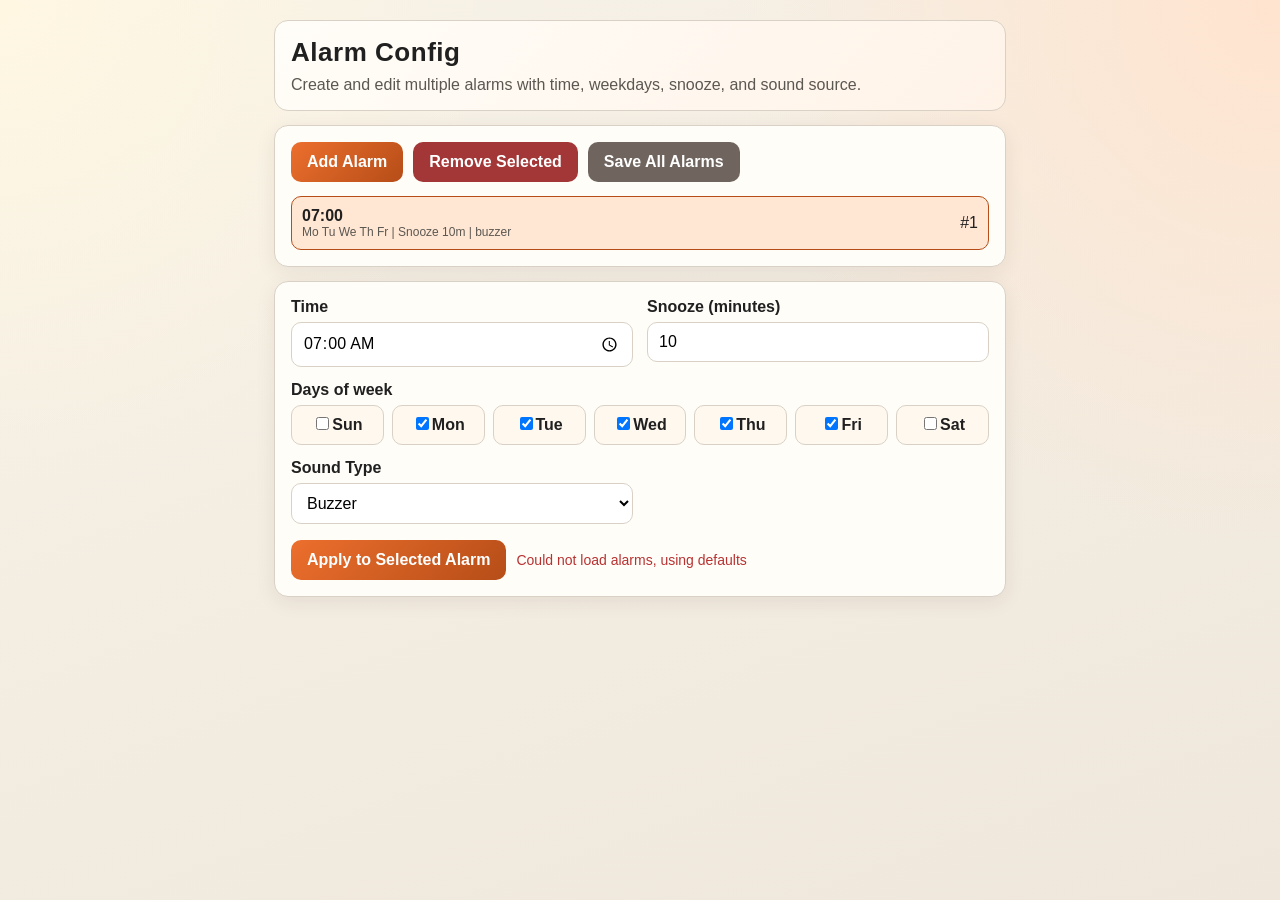
==== RadioWecker/data/alarm.html @ c2f250fd "vibecoding is getting out of hand...added a webserver with a page to configure alarms" ====
<!doctype html>
<html lang="en">
  <head>
    <meta charset="UTF-8" />
    <meta name="viewport" content="width=device-width, initial-scale=1" />
    <title>RadioWecker Multi Alarm Setup</title>
    <style>
      :root {
        --bg: #f4efe6;
        --ink: #202020;
        --card: #fffdf8;
        --line: #d9d1c6;
        --accent: #ec6f2d;
        --accent-dark: #b64d18;
        --muted: #5b5751;
        --ok: #2f855a;
        --bad: #b83232;
        --radius: 14px;
      }

      * {
        box-sizing: border-box;
      }

      body {
        margin: 0;
        min-height: 100vh;
        color: var(--ink);
        font-family: "Trebuchet MS", "Gill Sans", sans-serif;
        background:
          radial-gradient(circle at 0% 0%, #fff7e2 0, transparent 32%),
          radial-gradient(circle at 100% 0%, #ffe4cf 0, transparent 35%),
          linear-gradient(160deg, #f7f2e8 0%, #efe7db 100%);
      }

      .wrap {
        max-width: 760px;
        margin: 0 auto;
        padding: 20px 14px 28px;
      }

      .hero {
        border: 1px solid var(--line);
        border-radius: var(--radius);
        background: linear-gradient(130deg, #fffdf8 0%, #fff3e8 100%);
        padding: 16px;
        margin-bottom: 14px;
      }

      .hero h1 {
        margin: 0;
        font-size: 26px;
        letter-spacing: 0.02em;
      }

      .hero p {
        margin: 8px 0 0;
        color: var(--muted);
      }

      .toolbar {
        display: flex;
        gap: 10px;
        flex-wrap: wrap;
        margin-bottom: 14px;
      }

      .card {
        border: 1px solid var(--line);
        border-radius: var(--radius);
        background: var(--card);
        padding: 16px;
        box-shadow: 0 5px 20px rgba(63, 44, 30, 0.08);
      }

      .grid {
        display: grid;
        grid-template-columns: repeat(2, minmax(0, 1fr));
        gap: 14px;
      }

      .field {
        display: flex;
        flex-direction: column;
        gap: 6px;
      }

      .field.full {
        grid-column: 1 / -1;
      }

      label {
        font-weight: 700;
      }

      input,
      select,
      button {
        font: inherit;
      }

      input[type="time"],
      input[type="number"],
      select {
        border: 1px solid var(--line);
        border-radius: 10px;
        background: #fff;
        padding: 10px 11px;
      }

      .days {
        display: grid;
        grid-template-columns: repeat(7, minmax(0, 1fr));
        gap: 8px;
      }

      .day {
        border: 1px solid var(--line);
        border-radius: 10px;
        padding: 8px 6px;
        text-align: center;
        background: #fff8ef;
      }

      .day input {
        margin-bottom: 6px;
      }

      .actions {
        margin-top: 16px;
        display: flex;
        gap: 10px;
        align-items: center;
      }

      button {
        border: 0;
        border-radius: 10px;
        padding: 11px 16px;
        font-weight: 700;
        color: #fff;
        background: linear-gradient(135deg, var(--accent), var(--accent-dark));
        cursor: pointer;
      }

      button.secondary {
        background: #6f655e;
      }

      button.danger {
        background: #a33636;
      }

      .status {
        font-size: 14px;
        color: var(--muted);
      }

      .status.ok {
        color: var(--ok);
      }

      .status.err {
        color: var(--bad);
      }

      .music-row {
        transition: opacity 0.2s ease;
      }

      .hidden {
        display: none;
      }

      .alarm-list {
        margin: 0;
        padding: 0;
        list-style: none;
        display: grid;
        gap: 8px;
      }

      .alarm-item {
        border: 1px solid var(--line);
        border-radius: 10px;
        background: #fff8ef;
        padding: 10px;
        display: flex;
        justify-content: space-between;
        align-items: center;
        cursor: pointer;
      }

      .alarm-item.active {
        border-color: var(--accent-dark);
        background: #ffe7d4;
      }

      .alarm-meta {
        color: var(--muted);
        font-size: 12px;
      }

      @media (max-width: 640px) {
        .grid {
          grid-template-columns: 1fr;
        }

        .days {
          grid-template-columns: repeat(4, minmax(0, 1fr));
        }
      }
    </style>
  </head>
  <body>
    <main class="wrap">
      <section class="hero">
        <h1>Alarm Config</h1>
        <p>Create and edit multiple alarms with time, weekdays, snooze, and sound source.</p>
      </section>

      <section class="card" style="margin-bottom: 14px">
        <div class="toolbar">
          <button id="addAlarmBtn" type="button">Add Alarm</button>
          <button id="removeAlarmBtn" class="danger" type="button">Remove Selected</button>
          <button id="saveAllBtn" class="secondary" type="button">Save All Alarms</button>
        </div>
        <ul id="alarmList" class="alarm-list"></ul>
      </section>

      <form id="alarmForm" class="card" autocomplete="off">
        <div class="grid">
          <div class="field">
            <label for="time">Time</label>
            <input id="time" name="time" type="time" required />
          </div>

          <div class="field">
            <label for="snoozeMin">Snooze (minutes)</label>
            <input
              id="snoozeMin"
              name="snoozeMin"
              type="number"
              min="1"
              max="120"
              step="1"
              required
            />
          </div>

          <div class="field full">
            <label>Days of week</label>
            <div class="days">
              <label class="day"><input type="checkbox" data-day="0" />Sun</label>
              <label class="day"><input type="checkbox" data-day="1" />Mon</label>
              <label class="day"><input type="checkbox" data-day="2" />Tue</label>
              <label class="day"><input type="checkbox" data-day="3" />Wed</label>
              <label class="day"><input type="checkbox" data-day="4" />Thu</label>
              <label class="day"><input type="checkbox" data-day="5" />Fri</label>
              <label class="day"><input type="checkbox" data-day="6" />Sat</label>
            </div>
          </div>

          <div class="field">
            <label for="soundType">Sound Type</label>
            <select id="soundType" name="soundType" required>
              <option value="buzzer">Buzzer</option>
              <option value="music">Music from SD</option>
            </select>
          </div>

          <div id="musicField" class="field music-row hidden">
            <label for="musicPath">Music File</label>
            <select id="musicPath" name="musicPath"></select>
          </div>
        </div>

        <div class="actions">
          <button type="submit">Apply to Selected Alarm</button>
          <span id="status" class="status">Loading alarms...</span>
        </div>
      </form>
    </main>

    <script>
      const form = document.getElementById("alarmForm");
      const alarmListEl = document.getElementById("alarmList");
      const addAlarmBtn = document.getElementById("addAlarmBtn");
      const removeAlarmBtn = document.getElementById("removeAlarmBtn");
      const saveAllBtn = document.getElementById("saveAllBtn");
      const statusEl = document.getElementById("status");
      const soundTypeEl = document.getElementById("soundType");
      const musicFieldEl = document.getElementById("musicField");
      const musicPathEl = document.getElementById("musicPath");
      const dayChecks = Array.from(document.querySelectorAll("[data-day]"));
      let alarms = [];
      let selectedAlarmIndex = -1;
      let maxAlarms = 10;

      function setStatus(text, type) {
        statusEl.textContent = text;
        statusEl.className = "status" + (type ? " " + type : "");
      }

      function defaultAlarm() {
        return {
          time: "07:00",
          days: [false, true, true, true, true, true, false],
          snoozeMin: 10,
          soundType: "buzzer",
          musicPath: "",
        };
      }

      function shortDays(days) {
        const labels = ["Su", "Mo", "Tu", "We", "Th", "Fr", "Sa"];
        const active = labels.filter((_, i) => Boolean(days?.[i]));
        return active.length ? active.join(" ") : "No days";
      }

      function renderAlarmList() {
        alarmListEl.innerHTML = "";

        alarms.forEach((alarm, index) => {
          const li = document.createElement("li");
          li.className = "alarm-item" + (index === selectedAlarmIndex ? " active" : "");
          li.innerHTML =
            '<div><strong>' +
            alarm.time +
            '</strong><div class="alarm-meta">' +
            shortDays(alarm.days) +
            " | Snooze " +
            alarm.snoozeMin +
            "m | " +
            alarm.soundType +
            "</div></div><span>#" +
            (index + 1) +
            "</span>";
          li.addEventListener("click", () => {
            selectedAlarmIndex = index;
            loadSelectedAlarmIntoForm();
            renderAlarmList();
          });
          alarmListEl.appendChild(li);
        });

        removeAlarmBtn.disabled = selectedAlarmIndex < 0;
      }

      async function loadSelectedAlarmIntoForm() {
        if (selectedAlarmIndex < 0 || !alarms[selectedAlarmIndex]) {
          return;
        }

        const alarm = alarms[selectedAlarmIndex];
        document.getElementById("time").value = alarm.time || "07:00";
        document.getElementById("snoozeMin").value = alarm.snoozeMin || 10;
        soundTypeEl.value = alarm.soundType || "buzzer";

        dayChecks.forEach((checkbox) => {
          const idx = Number(checkbox.dataset.day);
          checkbox.checked = Boolean(alarm.days?.[idx]);
        });

        updateMusicVisibility();
        await loadMusicFiles(alarm.musicPath || "");
      }

      function collectAlarmFromForm() {
        const checkedDays = dayChecks.filter((c) => c.checked);
        if (checkedDays.length === 0) {
          throw new Error("Select at least one day");
        }

        const snoozeMin = Number(document.getElementById("snoozeMin").value);
        if (!Number.isInteger(snoozeMin) || snoozeMin < 1 || snoozeMin > 120) {
          throw new Error("Snooze must be between 1 and 120");
        }

        const days = [false, false, false, false, false, false, false];
        checkedDays.forEach((c) => {
          days[Number(c.dataset.day)] = true;
        });

        const soundType = soundTypeEl.value;
        const musicPath = musicPathEl.value || "";
        if (soundType === "music" && !musicPath) {
          throw new Error("Choose an SD music file");
        }

        return {
          time: document.getElementById("time").value,
          days,
          snoozeMin,
          soundType,
          musicPath,
        };
      }

      function updateMusicVisibility() {
        const showMusic = soundTypeEl.value === "music";
        musicFieldEl.classList.toggle("hidden", !showMusic);
      }

      async function loadMusicFiles(selectedPath) {
        musicPathEl.innerHTML = "";

        try {
          const response = await fetch("/api/music");
          const files = await response.json();

          if (!Array.isArray(files) || files.length === 0) {
            const emptyOption = document.createElement("option");
            emptyOption.value = "";
            emptyOption.textContent = "No .mp3/.wav/.ogg files found";
            musicPathEl.appendChild(emptyOption);
            return;
          }

          files.forEach((file) => {
            const option = document.createElement("option");
            option.value = file;
            option.textContent = file;
            musicPathEl.appendChild(option);
          });

          if (selectedPath) {
            musicPathEl.value = selectedPath;
          }
        } catch (err) {
          const errorOption = document.createElement("option");
          errorOption.value = "";
          errorOption.textContent = "Could not load SD files";
          musicPathEl.appendChild(errorOption);
        }
      }

      async function loadAlarms() {
        try {
          const response = await fetch("/api/alarm");
          const payload = await response.json();
          alarms = Array.isArray(payload.alarms) ? payload.alarms : [];
          maxAlarms = Number(payload.maxAlarms || 10);

          if (alarms.length === 0) {
            alarms.push(defaultAlarm());
          }

          selectedAlarmIndex = 0;
          renderAlarmList();
          await loadSelectedAlarmIntoForm();

          setStatus("Loaded alarms", "ok");
        } catch (err) {
          alarms = [defaultAlarm()];
          selectedAlarmIndex = 0;
          renderAlarmList();
          await loadSelectedAlarmIntoForm();
          setStatus("Could not load alarms, using defaults", "err");
        }
      }

      soundTypeEl.addEventListener("change", async () => {
        updateMusicVisibility();
        if (soundTypeEl.value === "music") {
          await loadMusicFiles(musicPathEl.value || "");
        }
      });

      addAlarmBtn.addEventListener("click", async () => {
        if (alarms.length >= maxAlarms) {
          setStatus("Max alarms reached (" + maxAlarms + ")", "err");
          return;
        }

        alarms.push(defaultAlarm());
        selectedAlarmIndex = alarms.length - 1;
        renderAlarmList();
        await loadSelectedAlarmIntoForm();
        setStatus("Alarm added locally", "ok");
      });

      removeAlarmBtn.addEventListener("click", async () => {
        if (selectedAlarmIndex < 0) {
          return;
        }

        alarms.splice(selectedAlarmIndex, 1);
        if (alarms.length === 0) {
          alarms.push(defaultAlarm());
        }
        selectedAlarmIndex = Math.min(selectedAlarmIndex, alarms.length - 1);
        renderAlarmList();
        await loadSelectedAlarmIntoForm();
        setStatus("Alarm removed locally", "ok");
      });

      form.addEventListener("submit", async (event) => {
        event.preventDefault();

        if (selectedAlarmIndex < 0 || !alarms[selectedAlarmIndex]) {
          setStatus("No alarm selected", "err");
          return;
        }

        try {
          alarms[selectedAlarmIndex] = collectAlarmFromForm();
          renderAlarmList();
          setStatus("Alarm updated locally", "ok");
        } catch (err) {
          setStatus("Error: " + err.message, "err");
        }
      });

      saveAllBtn.addEventListener("click", async () => {
        try {
          if (selectedAlarmIndex >= 0 && alarms[selectedAlarmIndex]) {
            alarms[selectedAlarmIndex] = collectAlarmFromForm();
          }

          setStatus("Saving all alarms...", "");

          const response = await fetch("/api/alarm", {
            method: "POST",
            headers: { "Content-Type": "application/json" },
            body: JSON.stringify({ alarms }),
          });

          const payload = await response.json();
          if (!response.ok || !payload.ok) {
            throw new Error(payload.error || "Save failed");
          }

          setStatus("Saved " + payload.count + " alarms", "ok");
          renderAlarmList();
        } catch (err) {
          setStatus("Error: " + err.message, "err");
        }
      });

      loadAlarms();
    </script>
  </body>
</html>
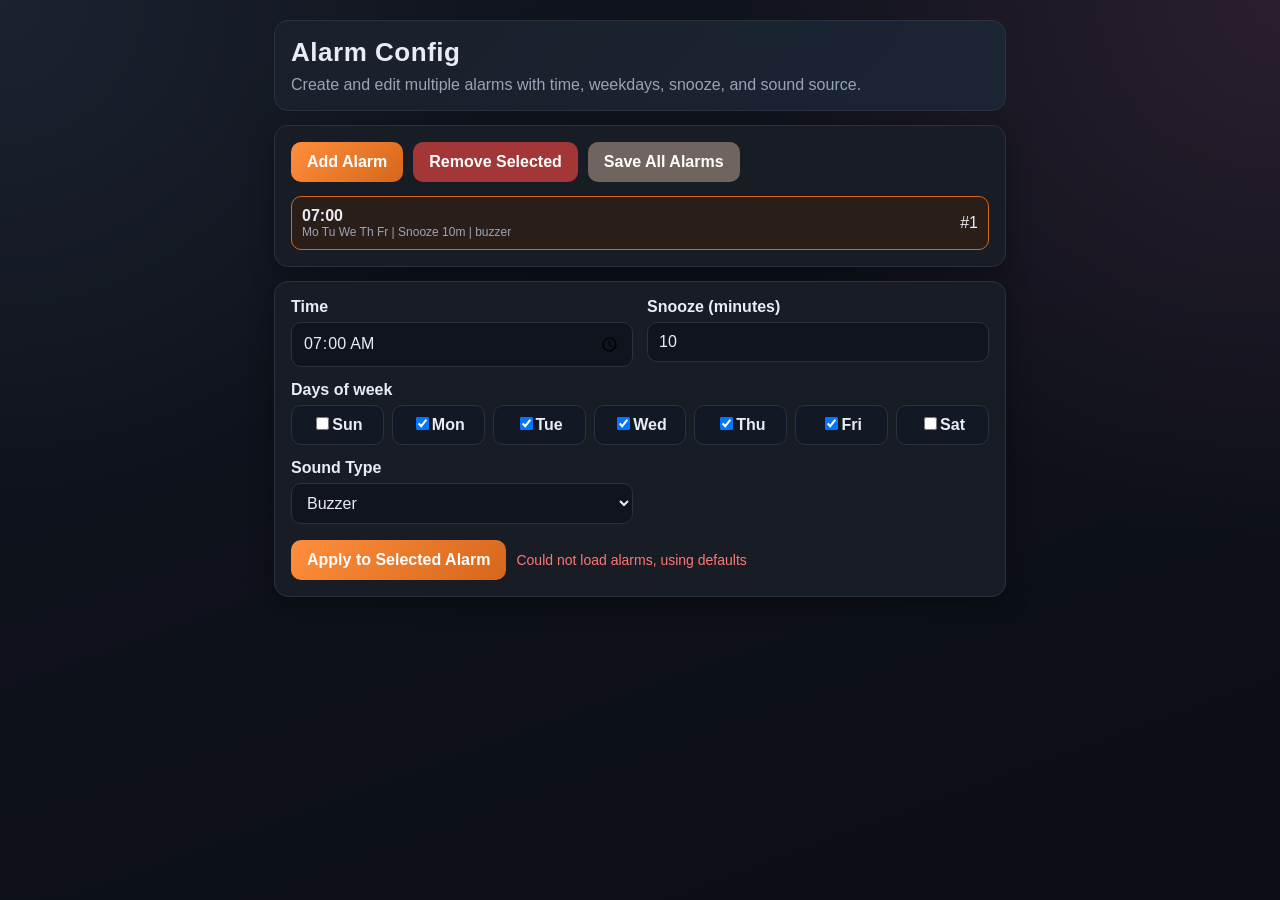
==== commit bd32513a: "added an index page, made everything dark mode, figured out how to send stuff to the littlefs" ====
--- a/RadioWecker/data/alarm.html
+++ b/RadioWecker/data/alarm.html
@@ -6,15 +6,15 @@
     <title>RadioWecker Multi Alarm Setup</title>
     <style>
       :root {
-        --bg: #f4efe6;
-        --ink: #202020;
-        --card: #fffdf8;
-        --line: #d9d1c6;
-        --accent: #ec6f2d;
-        --accent-dark: #b64d18;
-        --muted: #5b5751;
-        --ok: #2f855a;
-        --bad: #b83232;
+        --bg: #0f1219;
+        --ink: #e9ecf4;
+        --card: #171c25;
+        --line: #2a3140;
+        --accent: #ff8e3c;
+        --accent-dark: #d6661b;
+        --muted: #9aa4b8;
+        --ok: #4fd18b;
+        --bad: #ff7777;
         --radius: 14px;
       }
 
@@ -28,9 +28,9 @@
         color: var(--ink);
         font-family: "Trebuchet MS", "Gill Sans", sans-serif;
         background:
-          radial-gradient(circle at 0% 0%, #fff7e2 0, transparent 32%),
-          radial-gradient(circle at 100% 0%, #ffe4cf 0, transparent 35%),
-          linear-gradient(160deg, #f7f2e8 0%, #efe7db 100%);
+          radial-gradient(circle at 0% 0%, #1b2230 0, transparent 32%),
+          radial-gradient(circle at 100% 0%, #2a1f2d 0, transparent 35%),
+          linear-gradient(160deg, #11151e 0%, #0b0e14 100%);
       }
 
       .wrap {
@@ -42,7 +42,7 @@
       .hero {
         border: 1px solid var(--line);
         border-radius: var(--radius);
-        background: linear-gradient(130deg, #fffdf8 0%, #fff3e8 100%);
+        background: linear-gradient(130deg, #1a202b 0%, #1b2534 100%);
         padding: 16px;
         margin-bottom: 14px;
       }
@@ -70,7 +70,7 @@
         border-radius: var(--radius);
         background: var(--card);
         padding: 16px;
-        box-shadow: 0 5px 20px rgba(63, 44, 30, 0.08);
+        box-shadow: 0 6px 24px rgba(0, 0, 0, 0.35);
       }
 
       .grid {
@@ -104,7 +104,8 @@
       select {
         border: 1px solid var(--line);
         border-radius: 10px;
-        background: #fff;
+        background: #0f141d;
+        color: var(--ink);
         padding: 10px 11px;
       }
 
@@ -119,7 +120,7 @@
         border-radius: 10px;
         padding: 8px 6px;
         text-align: center;
-        background: #fff8ef;
+        background: #131924;
       }
 
       .day input {
@@ -183,7 +184,7 @@
       .alarm-item {
         border: 1px solid var(--line);
         border-radius: 10px;
-        background: #fff8ef;
+        background: #131924;
         padding: 10px;
         display: flex;
         justify-content: space-between;
@@ -193,7 +194,7 @@
 
       .alarm-item.active {
         border-color: var(--accent-dark);
-        background: #ffe7d4;
+        background: #2a1f18;
       }
 
       .alarm-meta {
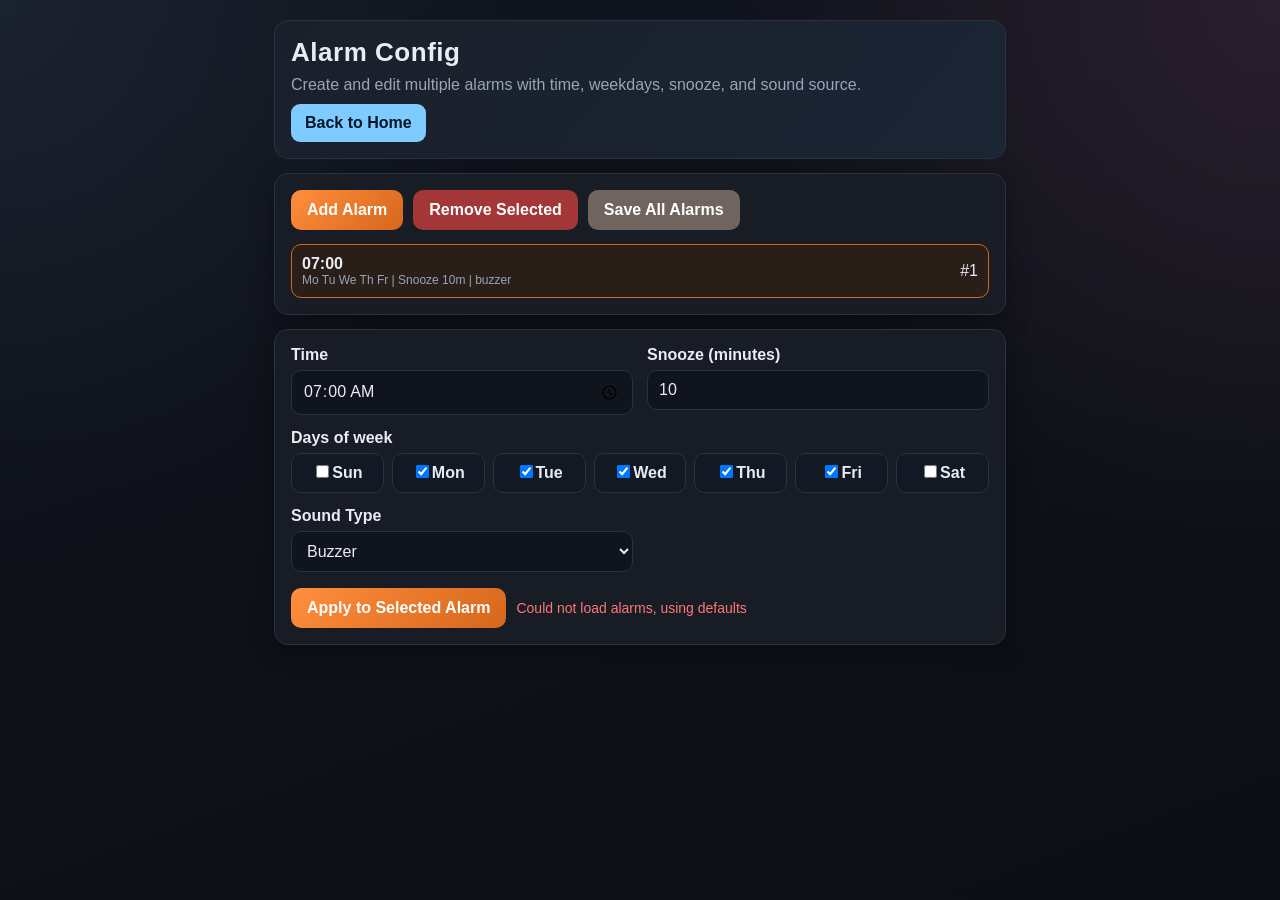
==== commit c5704571: "added back to home button to alarm, made all the same" ====
--- a/RadioWecker/data/alarm.html
+++ b/RadioWecker/data/alarm.html
@@ -58,6 +58,21 @@
         color: var(--muted);
       }
 
+      .hero a.home-btn {
+        display: inline-block;
+        margin-top: 10px;
+        padding: 10px 14px;
+        border-radius: 9px;
+        background: #7ecbff;
+        color: #001625;
+        font-weight: 700;
+        text-decoration: none;
+      }
+
+      .hero a.home-btn:hover {
+        filter: brightness(0.95);
+      }
+
       .toolbar {
         display: flex;
         gap: 10px;
@@ -218,6 +233,7 @@
       <section class="hero">
         <h1>Alarm Config</h1>
         <p>Create and edit multiple alarms with time, weekdays, snooze, and sound source.</p>
+        <a class="home-btn" href="/">Back to Home</a>
       </section>
 
       <section class="card" style="margin-bottom: 14px">
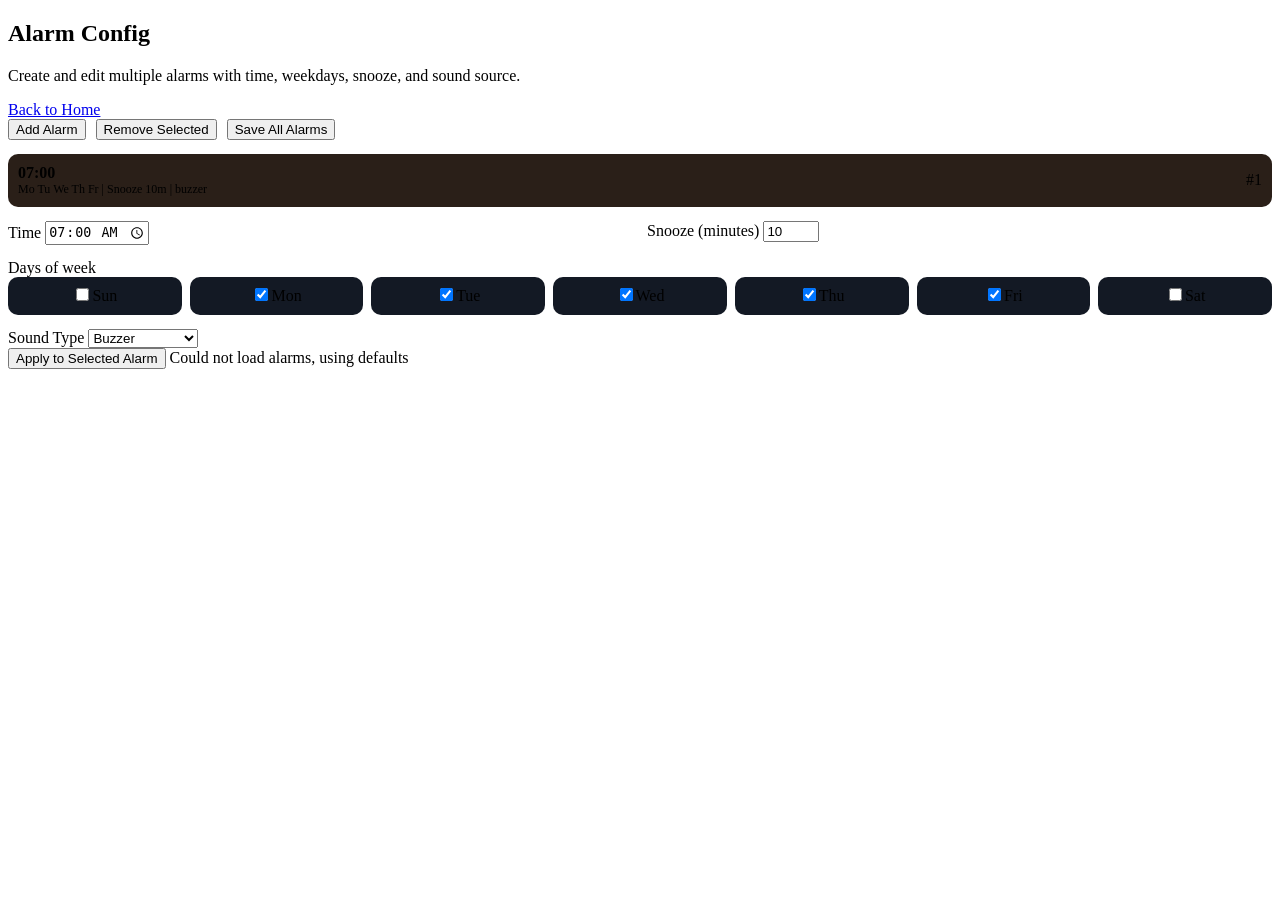
==== commit 4bf860a6: "standardized style and added a shared stylesheet in its own file, so all pages look similar" ====
--- a/RadioWecker/data/alarm.html
+++ b/RadioWecker/data/alarm.html
@@ -4,75 +4,8 @@
     <meta charset="UTF-8" />
     <meta name="viewport" content="width=device-width, initial-scale=1" />
     <title>RadioWecker Multi Alarm Setup</title>
+    <link rel="stylesheet" href="/common.css" />
     <style>
-      :root {
-        --bg: #0f1219;
-        --ink: #e9ecf4;
-        --card: #171c25;
-        --line: #2a3140;
-        --accent: #ff8e3c;
-        --accent-dark: #d6661b;
-        --muted: #9aa4b8;
-        --ok: #4fd18b;
-        --bad: #ff7777;
-        --radius: 14px;
-      }
-
-      * {
-        box-sizing: border-box;
-      }
-
-      body {
-        margin: 0;
-        min-height: 100vh;
-        color: var(--ink);
-        font-family: "Trebuchet MS", "Gill Sans", sans-serif;
-        background:
-          radial-gradient(circle at 0% 0%, #1b2230 0, transparent 32%),
-          radial-gradient(circle at 100% 0%, #2a1f2d 0, transparent 35%),
-          linear-gradient(160deg, #11151e 0%, #0b0e14 100%);
-      }
-
-      .wrap {
-        max-width: 760px;
-        margin: 0 auto;
-        padding: 20px 14px 28px;
-      }
-
-      .hero {
-        border: 1px solid var(--line);
-        border-radius: var(--radius);
-        background: linear-gradient(130deg, #1a202b 0%, #1b2534 100%);
-        padding: 16px;
-        margin-bottom: 14px;
-      }
-
-      .hero h1 {
-        margin: 0;
-        font-size: 26px;
-        letter-spacing: 0.02em;
-      }
-
-      .hero p {
-        margin: 8px 0 0;
-        color: var(--muted);
-      }
-
-      .hero a.home-btn {
-        display: inline-block;
-        margin-top: 10px;
-        padding: 10px 14px;
-        border-radius: 9px;
-        background: #7ecbff;
-        color: #001625;
-        font-weight: 700;
-        text-decoration: none;
-      }
-
-      .hero a.home-btn:hover {
-        filter: brightness(0.95);
-      }
-
       .toolbar {
         display: flex;
         gap: 10px;
@@ -80,48 +13,14 @@
         margin-bottom: 14px;
       }
 
-      .card {
-        border: 1px solid var(--line);
-        border-radius: var(--radius);
-        background: var(--card);
-        padding: 16px;
-        box-shadow: 0 6px 24px rgba(0, 0, 0, 0.35);
-      }
-
       .grid {
         display: grid;
         grid-template-columns: repeat(2, minmax(0, 1fr));
         gap: 14px;
       }
 
-      .field {
-        display: flex;
-        flex-direction: column;
-        gap: 6px;
-      }
-
       .field.full {
         grid-column: 1 / -1;
-      }
-
-      label {
-        font-weight: 700;
-      }
-
-      input,
-      select,
-      button {
-        font: inherit;
-      }
-
-      input[type="time"],
-      input[type="number"],
-      select {
-        border: 1px solid var(--line);
-        border-radius: 10px;
-        background: #0f141d;
-        color: var(--ink);
-        padding: 10px 11px;
       }
 
       .days {
@@ -140,44 +39,6 @@
 
       .day input {
         margin-bottom: 6px;
-      }
-
-      .actions {
-        margin-top: 16px;
-        display: flex;
-        gap: 10px;
-        align-items: center;
-      }
-
-      button {
-        border: 0;
-        border-radius: 10px;
-        padding: 11px 16px;
-        font-weight: 700;
-        color: #fff;
-        background: linear-gradient(135deg, var(--accent), var(--accent-dark));
-        cursor: pointer;
-      }
-
-      button.secondary {
-        background: #6f655e;
-      }
-
-      button.danger {
-        background: #a33636;
-      }
-
-      .status {
-        font-size: 14px;
-        color: var(--muted);
-      }
-
-      .status.ok {
-        color: var(--ok);
-      }
-
-      .status.err {
-        color: var(--bad);
       }
 
       .music-row {
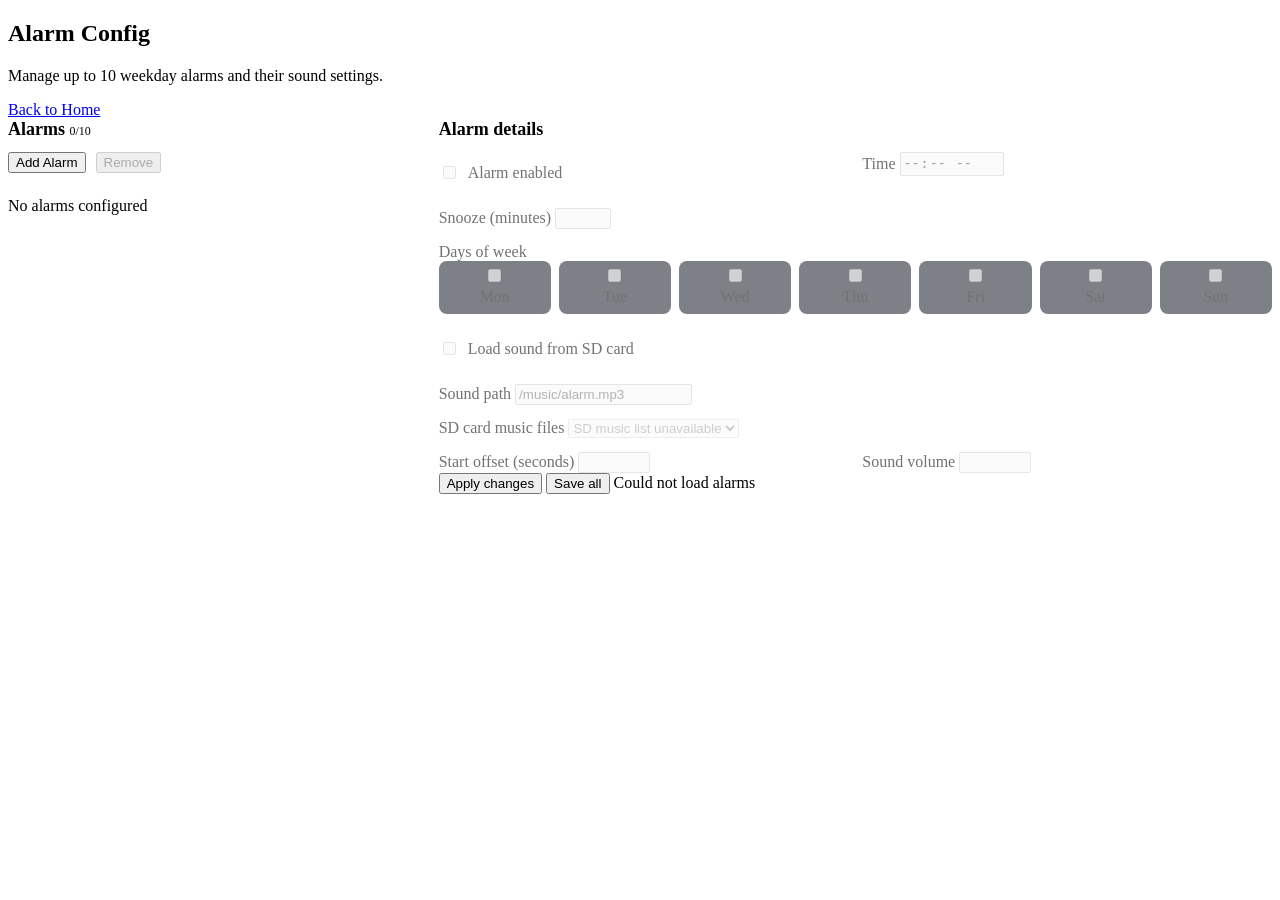
==== commit 1cbb69d0: "alarm page follows the alarmController" ====
--- a/RadioWecker/data/alarm.html
+++ b/RadioWecker/data/alarm.html
@@ -13,6 +13,13 @@
         margin-bottom: 14px;
       }
 
+      .layout {
+        display: grid;
+        grid-template-columns: minmax(220px, 0.8fr) minmax(0, 1.6fr);
+        gap: 14px;
+        align-items: start;
+      }
+
       .grid {
         display: grid;
         grid-template-columns: repeat(2, minmax(0, 1fr));
@@ -31,22 +38,33 @@
 
       .day {
         border: 1px solid var(--line);
-        border-radius: 10px;
-        padding: 8px 6px;
+        border-radius: 8px;
+        padding: 8px 4px;
         text-align: center;
         background: #131924;
+        cursor: pointer;
       }
 
       .day input {
-        margin-bottom: 6px;
-      }
-
-      .music-row {
-        transition: opacity 0.2s ease;
+        display: block;
+        margin: 0 auto 6px;
+      }
+
+      .check-field {
+        display: flex;
+        gap: 9px;
+        align-items: center;
+        min-height: 42px;
       }
 
       .hidden {
         display: none;
+      }
+
+      .alarm-list-panel h2,
+      .editor-panel h2 {
+        margin: 0 0 12px;
+        font-size: 18px;
       }
 
       .alarm-list {
@@ -59,26 +77,64 @@
 
       .alarm-item {
         border: 1px solid var(--line);
-        border-radius: 10px;
+        border-radius: 8px;
         background: #131924;
-        padding: 10px;
+        overflow: hidden;
+      }
+
+      .alarm-select {
+        width: 100%;
+        border-radius: 0;
+        background: transparent;
+        color: var(--ink);
+        text-align: left;
         display: flex;
         justify-content: space-between;
         align-items: center;
-        cursor: pointer;
+        gap: 10px;
       }
 
       .alarm-item.active {
         border-color: var(--accent-dark);
-        background: #2a1f18;
+        background: #211c19;
+      }
+
+      .alarm-select:hover {
+        filter: brightness(1.12);
       }
 
       .alarm-meta {
         color: var(--muted);
         font-size: 12px;
+        font-weight: 400;
+        margin-top: 4px;
+      }
+
+      .empty-list {
+        padding: 10px 0;
+        color: var(--muted);
+      }
+
+      fieldset {
+        border: 0;
+        padding: 0;
+        margin: 0;
+        min-width: 0;
+      }
+
+      fieldset:disabled {
+        opacity: 0.55;
+      }
+
+      input[type="checkbox"] {
+        accent-color: var(--accent);
       }
 
       @media (max-width: 640px) {
+        .layout {
+          grid-template-columns: 1fr;
+        }
+
         .grid {
           grid-template-columns: 1fr;
         }
@@ -93,83 +149,101 @@
     <main class="wrap">
       <section class="hero">
         <h1>Alarm Config</h1>
-        <p>Create and edit multiple alarms with time, weekdays, snooze, and sound source.</p>
+        <p>Manage up to 10 weekday alarms and their sound settings.</p>
         <a class="home-btn" href="/">Back to Home</a>
       </section>
 
-      <section class="card" style="margin-bottom: 14px">
-        <div class="toolbar">
-          <button id="addAlarmBtn" type="button">Add Alarm</button>
-          <button id="removeAlarmBtn" class="danger" type="button">Remove Selected</button>
-          <button id="saveAllBtn" class="secondary" type="button">Save All Alarms</button>
-        </div>
-        <ul id="alarmList" class="alarm-list"></ul>
-      </section>
-
-      <form id="alarmForm" class="card" autocomplete="off">
-        <div class="grid">
-          <div class="field">
-            <label for="time">Time</label>
-            <input id="time" name="time" type="time" required />
+      <div class="layout">
+        <section class="card alarm-list-panel" aria-labelledby="alarmsHeading">
+          <h2 id="alarmsHeading">Alarms <span id="alarmCount" class="alarm-meta"></span></h2>
+          <div class="toolbar">
+            <button id="addAlarmBtn" type="button">Add Alarm</button>
+            <button id="removeAlarmBtn" class="danger" type="button">Remove</button>
           </div>
-
-          <div class="field">
-            <label for="snoozeMin">Snooze (minutes)</label>
-            <input
-              id="snoozeMin"
-              name="snoozeMin"
-              type="number"
-              min="1"
-              max="120"
-              step="1"
-              required
-            />
+          <ul id="alarmList" class="alarm-list" aria-label="Saved alarms"></ul>
+        </section>
+
+        <form id="alarmForm" class="card editor-panel" autocomplete="off">
+          <h2 id="editorHeading">Alarm details</h2>
+          <fieldset id="alarmFields" disabled>
+            <div class="grid">
+              <div class="field check-field">
+                <input id="enabled" name="enabled" type="checkbox" />
+                <label for="enabled">Alarm enabled</label>
+              </div>
+
+              <div class="field">
+                <label for="time">Time</label>
+                <input id="time" name="time" type="time" required />
+              </div>
+
+              <div class="field">
+                <label for="snoozeMin">Snooze (minutes)</label>
+                <input id="snoozeMin" name="snoozeMin" type="number" min="0" max="255" step="1" required />
+              </div>
+
+              <div class="field full">
+                <label>Days of week</label>
+                <div class="days">
+                  <label class="day"><input type="checkbox" data-day="0" />Mon</label>
+                  <label class="day"><input type="checkbox" data-day="1" />Tue</label>
+                  <label class="day"><input type="checkbox" data-day="2" />Wed</label>
+                  <label class="day"><input type="checkbox" data-day="3" />Thu</label>
+                  <label class="day"><input type="checkbox" data-day="4" />Fri</label>
+                  <label class="day"><input type="checkbox" data-day="5" />Sat</label>
+                  <label class="day"><input type="checkbox" data-day="6" />Sun</label>
+                </div>
+              </div>
+
+              <div class="field check-field full">
+                <input id="soundInSd" name="sound_in_SD" type="checkbox" />
+                <label for="soundInSd">Load sound from SD card</label>
+              </div>
+
+              <div class="field full">
+                <label for="soundPath">Sound path</label>
+                <input id="soundPath" name="soundPath" type="text" maxlength="255" required placeholder="/music/alarm.mp3" />
+              </div>
+
+              <div class="field full">
+                <label for="musicFiles">SD card music files</label>
+                <select id="musicFiles" name="musicFiles">
+                  <option value="">Choose a file to fill the sound path</option>
+                </select>
+              </div>
+
+              <div class="field">
+                <label for="soundStartAt">Start offset (seconds)</label>
+                <input id="soundStartAt" name="soundStartAt" type="number" min="0" max="65535" step="1" required />
+              </div>
+
+              <div class="field">
+                <label for="soundVolume">Sound volume</label>
+                <input id="soundVolume" name="soundVolume" type="number" min="0" max="65535" step="1" required />
+              </div>
+            </div>
+          </fieldset>
+
+          <div class="actions">
+            <button id="applyBtn" type="submit">Apply changes</button>
+            <button id="saveAllBtn" class="secondary" type="button">Save all</button>
+            <span id="status" class="status" role="status" aria-live="polite">Loading alarms...</span>
           </div>
-
-          <div class="field full">
-            <label>Days of week</label>
-            <div class="days">
-              <label class="day"><input type="checkbox" data-day="0" />Sun</label>
-              <label class="day"><input type="checkbox" data-day="1" />Mon</label>
-              <label class="day"><input type="checkbox" data-day="2" />Tue</label>
-              <label class="day"><input type="checkbox" data-day="3" />Wed</label>
-              <label class="day"><input type="checkbox" data-day="4" />Thu</label>
-              <label class="day"><input type="checkbox" data-day="5" />Fri</label>
-              <label class="day"><input type="checkbox" data-day="6" />Sat</label>
-            </div>
-          </div>
-
-          <div class="field">
-            <label for="soundType">Sound Type</label>
-            <select id="soundType" name="soundType" required>
-              <option value="buzzer">Buzzer</option>
-              <option value="music">Music from SD</option>
-            </select>
-          </div>
-
-          <div id="musicField" class="field music-row hidden">
-            <label for="musicPath">Music File</label>
-            <select id="musicPath" name="musicPath"></select>
-          </div>
-        </div>
-
-        <div class="actions">
-          <button type="submit">Apply to Selected Alarm</button>
-          <span id="status" class="status">Loading alarms...</span>
-        </div>
-      </form>
+        </form>
+      </div>
     </main>
 
     <script>
       const form = document.getElementById("alarmForm");
       const alarmListEl = document.getElementById("alarmList");
+      const alarmCountEl = document.getElementById("alarmCount");
       const addAlarmBtn = document.getElementById("addAlarmBtn");
       const removeAlarmBtn = document.getElementById("removeAlarmBtn");
       const saveAllBtn = document.getElementById("saveAllBtn");
       const statusEl = document.getElementById("status");
-      const soundTypeEl = document.getElementById("soundType");
-      const musicFieldEl = document.getElementById("musicField");
-      const musicPathEl = document.getElementById("musicPath");
+      const fieldsEl = document.getElementById("alarmFields");
+      const musicFilesEl = document.getElementById("musicFiles");
+      const soundPathEl = document.getElementById("soundPath");
       const dayChecks = Array.from(document.querySelectorAll("[data-day]"));
       let alarms = [];
       let selectedAlarmIndex = -1;
@@ -182,170 +256,188 @@
 
       function defaultAlarm() {
         return {
-          time: "07:00",
-          days: [false, true, true, true, true, true, false],
-          snoozeMin: 10,
-          soundType: "buzzer",
-          musicPath: "",
+          enabled: true,
+          enabled_days: [true, true, true, true, true, false, false],
+          time_hour: 7,
+          time_min: 0,
+          snooze_min: 10,
+          sound_in_SD: true,
+          soundPath: "",
+          soundStartAt: 0,
+          soundVolume: 5,
         };
       }
 
       function shortDays(days) {
-        const labels = ["Su", "Mo", "Tu", "We", "Th", "Fr", "Sa"];
+        const labels = ["Mo", "Tu", "We", "Th", "Fr", "Sa", "Su"];
         const active = labels.filter((_, i) => Boolean(days?.[i]));
         return active.length ? active.join(" ") : "No days";
       }
 
+      function formattedTime(alarm) {
+        const hour = String(Number(alarm.time_hour) || 0).padStart(2, "0");
+        const minute = String(Number(alarm.time_min) || 0).padStart(2, "0");
+        return hour + ":" + minute;
+      }
+
       function renderAlarmList() {
         alarmListEl.innerHTML = "";
+        alarmCountEl.textContent = alarms.length + "/" + maxAlarms;
 
         alarms.forEach((alarm, index) => {
           const li = document.createElement("li");
           li.className = "alarm-item" + (index === selectedAlarmIndex ? " active" : "");
-          li.innerHTML =
-            '<div><strong>' +
-            alarm.time +
-            '</strong><div class="alarm-meta">' +
-            shortDays(alarm.days) +
-            " | Snooze " +
-            alarm.snoozeMin +
-            "m | " +
-            alarm.soundType +
-            "</div></div><span>#" +
-            (index + 1) +
-            "</span>";
-          li.addEventListener("click", () => {
+          const button = document.createElement("button");
+          button.type = "button";
+          button.className = "alarm-select";
+          button.setAttribute("aria-pressed", String(index === selectedAlarmIndex));
+
+          const content = document.createElement("span");
+          const title = document.createElement("strong");
+          title.textContent = formattedTime(alarm);
+          const meta = document.createElement("span");
+          meta.className = "alarm-meta";
+          meta.textContent = (alarm.enabled ? "Enabled" : "Disabled") + " · " + shortDays(alarm.enabled_days);
+          content.append(title, document.createElement("br"), meta);
+
+          const number = document.createElement("span");
+          number.textContent = "#" + (index + 1);
+          button.append(content, number);
+          button.addEventListener("click", () => {
             selectedAlarmIndex = index;
             loadSelectedAlarmIntoForm();
             renderAlarmList();
           });
+          li.appendChild(button);
           alarmListEl.appendChild(li);
         });
 
+        if (alarms.length === 0) {
+          const empty = document.createElement("li");
+          empty.className = "empty-list";
+          empty.textContent = "No alarms configured";
+          alarmListEl.appendChild(empty);
+        }
+
         removeAlarmBtn.disabled = selectedAlarmIndex < 0;
-      }
-
-      async function loadSelectedAlarmIntoForm() {
+        addAlarmBtn.disabled = alarms.length >= maxAlarms;
+      }
+
+      function loadSelectedAlarmIntoForm() {
         if (selectedAlarmIndex < 0 || !alarms[selectedAlarmIndex]) {
+          fieldsEl.disabled = true;
+          document.getElementById("editorHeading").textContent = "Alarm details";
           return;
         }
 
+        fieldsEl.disabled = false;
         const alarm = alarms[selectedAlarmIndex];
-        document.getElementById("time").value = alarm.time || "07:00";
-        document.getElementById("snoozeMin").value = alarm.snoozeMin || 10;
-        soundTypeEl.value = alarm.soundType || "buzzer";
+        document.getElementById("editorHeading").textContent = "Alarm " + (selectedAlarmIndex + 1);
+        document.getElementById("enabled").checked = Boolean(alarm.enabled);
+        document.getElementById("time").value = formattedTime(alarm);
+        document.getElementById("snoozeMin").value = alarm.snooze_min ?? 10;
+        document.getElementById("soundInSd").checked = Boolean(alarm.sound_in_SD);
+        soundPathEl.value = alarm.soundPath || "";
+        document.getElementById("soundStartAt").value = alarm.soundStartAt ?? 0;
+        document.getElementById("soundVolume").value = alarm.soundVolume ?? 5;
 
         dayChecks.forEach((checkbox) => {
           const idx = Number(checkbox.dataset.day);
-          checkbox.checked = Boolean(alarm.days?.[idx]);
+          checkbox.checked = Boolean(alarm.enabled_days?.[idx]);
         });
-
-        updateMusicVisibility();
-        await loadMusicFiles(alarm.musicPath || "");
       }
 
       function collectAlarmFromForm() {
-        const checkedDays = dayChecks.filter((c) => c.checked);
-        if (checkedDays.length === 0) {
+        const timeValue = document.getElementById("time").value;
+        if (!timeValue) {
+          throw new Error("Enter an alarm time");
+        }
+
+        const [timeHour, timeMin] = timeValue.split(":").map(Number);
+        const enabled = document.getElementById("enabled").checked;
+        const enabledDays = dayChecks.map((checkbox) => checkbox.checked);
+        if (enabled && !enabledDays.some(Boolean)) {
           throw new Error("Select at least one day");
         }
 
         const snoozeMin = Number(document.getElementById("snoozeMin").value);
-        if (!Number.isInteger(snoozeMin) || snoozeMin < 1 || snoozeMin > 120) {
-          throw new Error("Snooze must be between 1 and 120");
-        }
-
-        const days = [false, false, false, false, false, false, false];
-        checkedDays.forEach((c) => {
-          days[Number(c.dataset.day)] = true;
-        });
-
-        const soundType = soundTypeEl.value;
-        const musicPath = musicPathEl.value || "";
-        if (soundType === "music" && !musicPath) {
-          throw new Error("Choose an SD music file");
+        const soundStartAt = Number(document.getElementById("soundStartAt").value);
+        const soundVolume = Number(document.getElementById("soundVolume").value);
+        if (!Number.isInteger(snoozeMin) || snoozeMin < 0 || snoozeMin > 255) {
+          throw new Error("Snooze must be between 0 and 255 minutes");
+        }
+        if (!Number.isInteger(soundStartAt) || soundStartAt < 0 || soundStartAt > 65535) {
+          throw new Error("Start offset must be between 0 and 65535 seconds");
+        }
+        if (!Number.isInteger(soundVolume) || soundVolume < 0 || soundVolume > 65535) {
+          throw new Error("Sound volume must be between 0 and 65535");
+        }
+
+        const soundPath = soundPathEl.value.trim();
+        if (!soundPath) {
+          throw new Error("Sound path is required");
         }
 
         return {
-          time: document.getElementById("time").value,
-          days,
-          snoozeMin,
-          soundType,
-          musicPath,
+          enabled,
+          enabled_days: enabledDays,
+          time_hour: timeHour,
+          time_min: timeMin,
+          snooze_min: snoozeMin,
+          sound_in_SD: document.getElementById("soundInSd").checked,
+          soundPath,
+          soundStartAt,
+          soundVolume,
         };
       }
 
-      function updateMusicVisibility() {
-        const showMusic = soundTypeEl.value === "music";
-        musicFieldEl.classList.toggle("hidden", !showMusic);
-      }
-
-      async function loadMusicFiles(selectedPath) {
-        musicPathEl.innerHTML = "";
-
+      async function loadMusicFiles() {
         try {
-          const response = await fetch("/api/music");
-          const files = await response.json();
-
-          if (!Array.isArray(files) || files.length === 0) {
-            const emptyOption = document.createElement("option");
-            emptyOption.value = "";
-            emptyOption.textContent = "No .mp3/.wav/.ogg files found";
-            musicPathEl.appendChild(emptyOption);
-            return;
+          const response = await fetch("/api/sdcard/listMusicFiles", { cache: "no-store" });
+          if (!response.ok) {
+            throw new Error("SD card unavailable");
           }
-
+          const payload = await response.json();
+          const files = Array.isArray(payload.files) ? payload.files : [];
           files.forEach((file) => {
+            if (!file.path) return;
             const option = document.createElement("option");
-            option.value = file;
-            option.textContent = file;
-            musicPathEl.appendChild(option);
+            option.value = file.path;
+            option.textContent = file.name || file.path;
+            musicFilesEl.appendChild(option);
           });
-
-          if (selectedPath) {
-            musicPathEl.value = selectedPath;
-          }
+          if (files.length === 0) musicFilesEl.options[0].textContent = "No SD music files found";
         } catch (err) {
-          const errorOption = document.createElement("option");
-          errorOption.value = "";
-          errorOption.textContent = "Could not load SD files";
-          musicPathEl.appendChild(errorOption);
+          musicFilesEl.options[0].textContent = "SD music list unavailable";
         }
       }
 
       async function loadAlarms() {
         try {
-          const response = await fetch("/api/alarm");
+          const response = await fetch("/api/alarm", { cache: "no-store" });
+          if (!response.ok) throw new Error("Alarm API unavailable");
           const payload = await response.json();
           alarms = Array.isArray(payload.alarms) ? payload.alarms : [];
           maxAlarms = Number(payload.maxAlarms || 10);
-
-          if (alarms.length === 0) {
-            alarms.push(defaultAlarm());
-          }
-
-          selectedAlarmIndex = 0;
+          selectedAlarmIndex = alarms.length ? 0 : -1;
           renderAlarmList();
-          await loadSelectedAlarmIntoForm();
+          loadSelectedAlarmIntoForm();
 
           setStatus("Loaded alarms", "ok");
         } catch (err) {
-          alarms = [defaultAlarm()];
-          selectedAlarmIndex = 0;
+          alarms = [];
+          selectedAlarmIndex = -1;
           renderAlarmList();
-          await loadSelectedAlarmIntoForm();
-          setStatus("Could not load alarms, using defaults", "err");
-        }
-      }
-
-      soundTypeEl.addEventListener("change", async () => {
-        updateMusicVisibility();
-        if (soundTypeEl.value === "music") {
-          await loadMusicFiles(musicPathEl.value || "");
-        }
+          loadSelectedAlarmIntoForm();
+          setStatus("Could not load alarms", "err");
+        }
+      }
+
+      musicFilesEl.addEventListener("change", () => {
+        if (musicFilesEl.value) soundPathEl.value = musicFilesEl.value;
       });
 
-      addAlarmBtn.addEventListener("click", async () => {
+      addAlarmBtn.addEventListener("click", () => {
         if (alarms.length >= maxAlarms) {
           setStatus("Max alarms reached (" + maxAlarms + ")", "err");
           return;
@@ -354,22 +446,19 @@
         alarms.push(defaultAlarm());
         selectedAlarmIndex = alarms.length - 1;
         renderAlarmList();
-        await loadSelectedAlarmIntoForm();
+        loadSelectedAlarmIntoForm();
         setStatus("Alarm added locally", "ok");
       });
 
-      removeAlarmBtn.addEventListener("click", async () => {
+      removeAlarmBtn.addEventListener("click", () => {
         if (selectedAlarmIndex < 0) {
           return;
         }
 
         alarms.splice(selectedAlarmIndex, 1);
-        if (alarms.length === 0) {
-          alarms.push(defaultAlarm());
-        }
-        selectedAlarmIndex = Math.min(selectedAlarmIndex, alarms.length - 1);
+        selectedAlarmIndex = alarms.length ? Math.min(selectedAlarmIndex, alarms.length - 1) : -1;
         renderAlarmList();
-        await loadSelectedAlarmIntoForm();
+        loadSelectedAlarmIntoForm();
         setStatus("Alarm removed locally", "ok");
       });
 
@@ -405,17 +494,20 @@
           });
 
           const payload = await response.json();
-          if (!response.ok || !payload.ok) {
+          if (!payload.ok) {
             throw new Error(payload.error || "Save failed");
           }
 
           setStatus("Saved " + payload.count + " alarms", "ok");
+          alarms = (await (await fetch("/api/alarm", { cache: "no-store" })).json()).alarms || alarms;
           renderAlarmList();
+          loadSelectedAlarmIntoForm();
         } catch (err) {
           setStatus("Error: " + err.message, "err");
         }
       });
 
+      loadMusicFiles();
       loadAlarms();
     </script>
   </body>
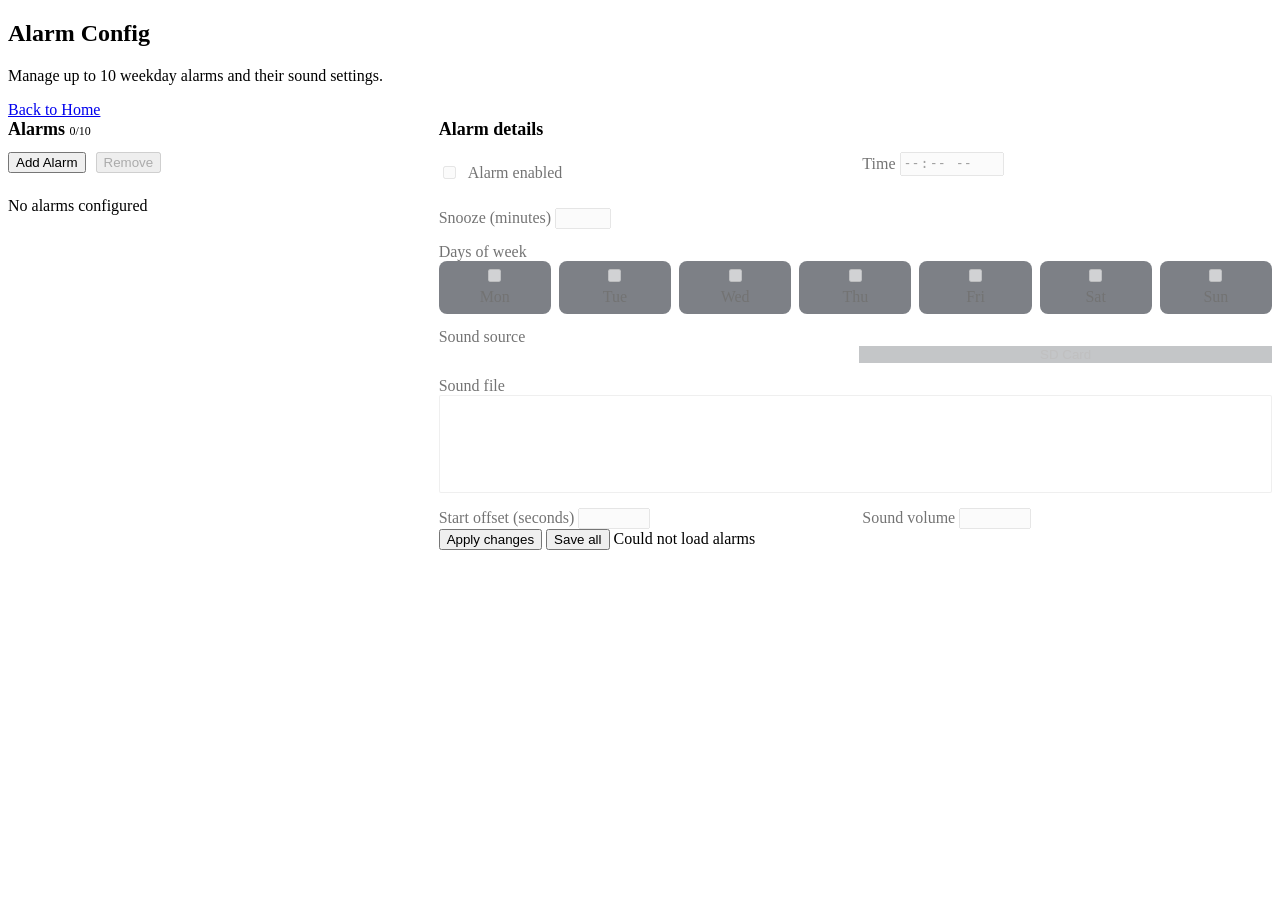
==== commit a1a3b1bc: "started working on the file browser for the alarms. so far, only listing from the internal memory wo" ====
--- a/RadioWecker/data/alarm.html
+++ b/RadioWecker/data/alarm.html
@@ -130,6 +130,33 @@
         accent-color: var(--accent);
       }
 
+      .source-toggle {
+        display: flex;
+        gap: 8px;
+      }
+
+      .source-toggle button {
+        flex: 1;
+        background: #131924;
+        color: var(--ink);
+        border: 1px solid var(--line);
+      }
+
+      .source-toggle button[aria-pressed="true"] {
+        background: var(--accent);
+        border-color: var(--accent-dark);
+        color: #fff;
+      }
+
+      .source-toggle button:disabled {
+        opacity: 0.45;
+        cursor: not-allowed;
+      }
+
+      #soundFiles {
+        width: 100%;
+      }
+
       @media (max-width: 640px) {
         .layout {
           grid-template-columns: 1fr;
@@ -195,21 +222,17 @@
                 </div>
               </div>
 
-              <div class="field check-field full">
-                <input id="soundInSd" name="sound_in_SD" type="checkbox" />
-                <label for="soundInSd">Load sound from SD card</label>
-              </div>
-
               <div class="field full">
-                <label for="soundPath">Sound path</label>
-                <input id="soundPath" name="soundPath" type="text" maxlength="255" required placeholder="/music/alarm.mp3" />
+                <label>Sound source</label>
+                <div class="source-toggle" role="group" aria-label="Sound source">
+                  <button id="sourceDefaultBtn" type="button" aria-pressed="true">Default</button>
+                  <button id="sourceSdBtn" type="button" aria-pressed="false" disabled title="Coming soon">SD Card</button>
+                </div>
               </div>
 
               <div class="field full">
-                <label for="musicFiles">SD card music files</label>
-                <select id="musicFiles" name="musicFiles">
-                  <option value="">Choose a file to fill the sound path</option>
-                </select>
+                <label for="soundFiles">Sound file</label>
+                <select id="soundFiles" name="soundFiles" size="6"></select>
               </div>
 
               <div class="field">
@@ -242,8 +265,11 @@
       const saveAllBtn = document.getElementById("saveAllBtn");
       const statusEl = document.getElementById("status");
       const fieldsEl = document.getElementById("alarmFields");
-      const musicFilesEl = document.getElementById("musicFiles");
-      const soundPathEl = document.getElementById("soundPath");
+      const soundFilesEl = document.getElementById("soundFiles");
+      const sourceDefaultBtn = document.getElementById("sourceDefaultBtn");
+      const sourceSdBtn = document.getElementById("sourceSdBtn");
+      let soundInSd = false;
+      let defaultFiles = [];
       const dayChecks = Array.from(document.querySelectorAll("[data-day]"));
       let alarms = [];
       let selectedAlarmIndex = -1;
@@ -261,7 +287,7 @@
           time_hour: 7,
           time_min: 0,
           snooze_min: 10,
-          sound_in_SD: true,
+          sound_in_SD: false,
           soundPath: "",
           soundStartAt: 0,
           soundVolume: 5,
@@ -336,8 +362,8 @@
         document.getElementById("enabled").checked = Boolean(alarm.enabled);
         document.getElementById("time").value = formattedTime(alarm);
         document.getElementById("snoozeMin").value = alarm.snooze_min ?? 10;
-        document.getElementById("soundInSd").checked = Boolean(alarm.sound_in_SD);
-        soundPathEl.value = alarm.soundPath || "";
+        // SD source not implemented yet; always fall back to Default
+        setSoundSource(false, alarm.soundPath || "");
         document.getElementById("soundStartAt").value = alarm.soundStartAt ?? 0;
         document.getElementById("soundVolume").value = alarm.soundVolume ?? 5;
 
@@ -373,9 +399,9 @@
           throw new Error("Sound volume must be between 0 and 65535");
         }
 
-        const soundPath = soundPathEl.value.trim();
+        const soundPath = soundFilesEl.value;
         if (!soundPath) {
-          throw new Error("Sound path is required");
+          throw new Error("Select a sound file");
         }
 
         return {
@@ -384,37 +410,55 @@
           time_hour: timeHour,
           time_min: timeMin,
           snooze_min: snoozeMin,
-          sound_in_SD: document.getElementById("soundInSd").checked,
+          sound_in_SD: soundInSd,
           soundPath,
           soundStartAt,
           soundVolume,
         };
       }
 
-      async function loadMusicFiles() {
+      function renderSoundFiles(selectedPath) {
+        soundFilesEl.innerHTML = "";
+        const files = soundInSd ? [] : defaultFiles;
+        files.forEach((file) => {
+          const option = document.createElement("option");
+          option.value = file.path;
+          option.textContent = file.name || file.path;
+          soundFilesEl.appendChild(option);
+        });
+        if (selectedPath && !files.some((file) => file.path === selectedPath)) {
+          const option = document.createElement("option");
+          option.value = selectedPath;
+          option.textContent = selectedPath + " (missing)";
+          soundFilesEl.appendChild(option);
+        }
+        soundFilesEl.value = selectedPath || "";
+      }
+
+      function setSoundSource(useSd, selectedPath) {
+        soundInSd = useSd;
+        sourceDefaultBtn.setAttribute("aria-pressed", String(!useSd));
+        sourceSdBtn.setAttribute("aria-pressed", String(useSd));
+        renderSoundFiles(selectedPath);
+      }
+
+      async function loadDefaultFiles() {
         try {
-          const response = await fetch("/api/sdcard/listMusicFiles", { cache: "no-store" });
-          if (!response.ok) {
-            throw new Error("SD card unavailable");
+          const response = await fetch("/api/sound/defaultAlarms", { cache: "no-store" });
+          const payload = await response.json();
+          if (!response.ok || !payload.ok) {
+            throw new Error(payload.error || "Default sounds unavailable");
           }
-          const payload = await response.json();
-          const files = Array.isArray(payload.files) ? payload.files : [];
-          files.forEach((file) => {
-            if (!file.path) return;
-            const option = document.createElement("option");
-            option.value = file.path;
-            option.textContent = file.name || file.path;
-            musicFilesEl.appendChild(option);
-          });
-          if (files.length === 0) musicFilesEl.options[0].textContent = "No SD music files found";
+          defaultFiles = (Array.isArray(payload.files) ? payload.files : []).filter((file) => file.path);
         } catch (err) {
-          musicFilesEl.options[0].textContent = "SD music list unavailable";
+          defaultFiles = [];
+          setStatus("Could not load default sounds", "err");
         }
       }
 
       async function loadAlarms() {
         try {
-          const response = await fetch("/api/alarm", { cache: "no-store" });
+          const response = await fetch("/api/alarms/config", { cache: "no-store" });
           if (!response.ok) throw new Error("Alarm API unavailable");
           const payload = await response.json();
           alarms = Array.isArray(payload.alarms) ? payload.alarms : [];
@@ -433,8 +477,12 @@
         }
       }
 
-      musicFilesEl.addEventListener("change", () => {
-        if (musicFilesEl.value) soundPathEl.value = musicFilesEl.value;
+      sourceDefaultBtn.addEventListener("click", () => {
+        if (soundInSd) setSoundSource(false, "");
+      });
+
+      sourceSdBtn.addEventListener("click", () => {
+        if (!soundInSd) setSoundSource(true, "");
       });
 
       addAlarmBtn.addEventListener("click", () => {
@@ -487,7 +535,7 @@
 
           setStatus("Saving all alarms...", "");
 
-          const response = await fetch("/api/alarm", {
+          const response = await fetch("/api/alarms/config", {
             method: "POST",
             headers: { "Content-Type": "application/json" },
             body: JSON.stringify({ alarms }),
@@ -499,7 +547,7 @@
           }
 
           setStatus("Saved " + payload.count + " alarms", "ok");
-          alarms = (await (await fetch("/api/alarm", { cache: "no-store" })).json()).alarms || alarms;
+          alarms = (await (await fetch("/api/alarms/config", { cache: "no-store" })).json()).alarms || alarms;
           renderAlarmList();
           loadSelectedAlarmIntoForm();
         } catch (err) {
@@ -507,8 +555,7 @@
         }
       });
 
-      loadMusicFiles();
-      loadAlarms();
+      loadDefaultFiles().then(loadAlarms);
     </script>
   </body>
 </html>
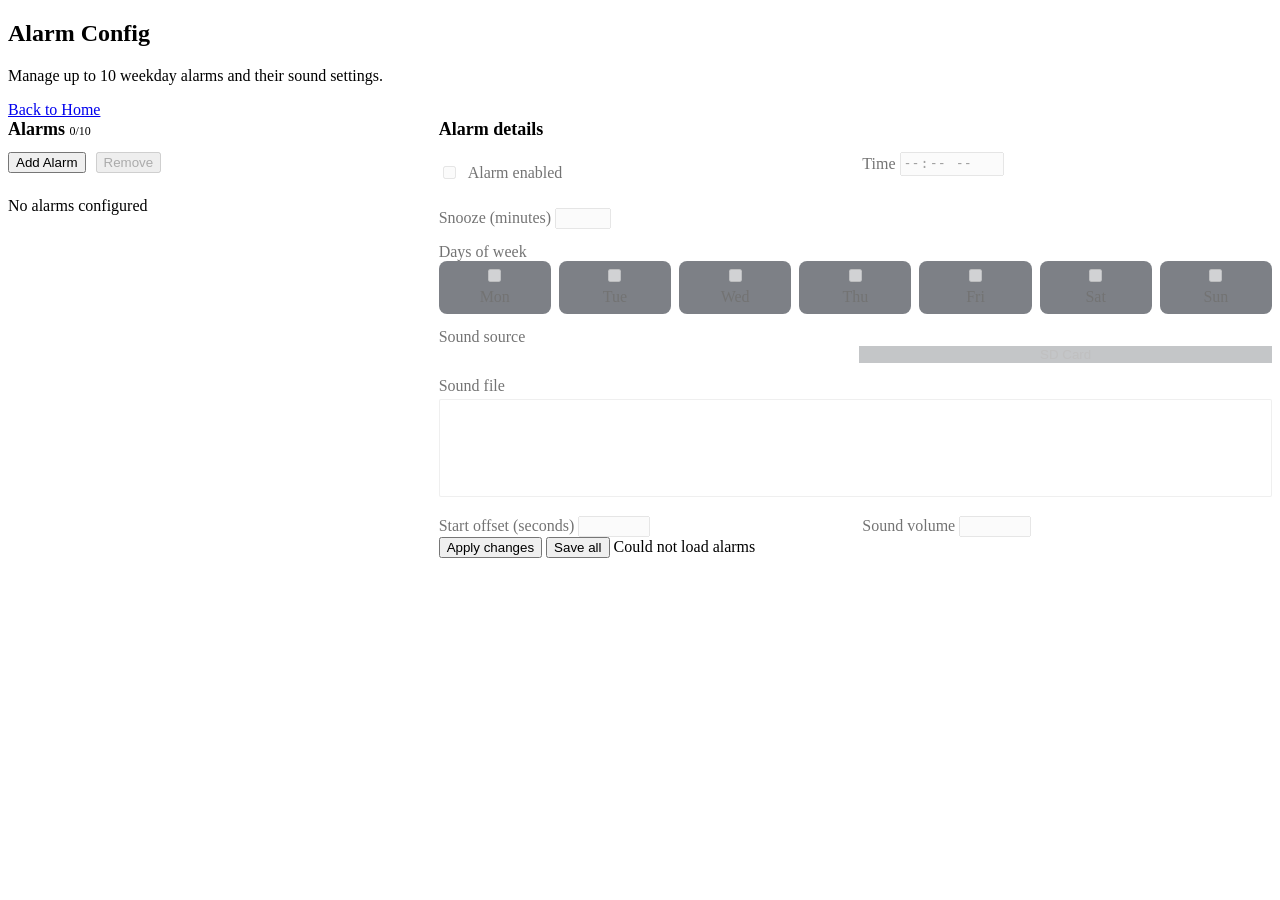
==== commit a1b1ed1f: "added the .. to the file view so user can go to parent folder, but when listing from internal memory" ====
--- a/RadioWecker/data/alarm.html
+++ b/RadioWecker/data/alarm.html
@@ -232,7 +232,9 @@
 
               <div class="field full">
                 <label for="soundFiles">Sound file</label>
+                <div id="soundDir" class="alarm-meta"></div>
                 <select id="soundFiles" name="soundFiles" size="6"></select>
+                <div id="soundSelected" class="alarm-meta"></div>
               </div>
 
               <div class="field">
@@ -268,8 +270,15 @@
       const soundFilesEl = document.getElementById("soundFiles");
       const sourceDefaultBtn = document.getElementById("sourceDefaultBtn");
       const sourceSdBtn = document.getElementById("sourceSdBtn");
+      const soundDirEl = document.getElementById("soundDir");
+      const soundSelectedEl = document.getElementById("soundSelected");
       let soundInSd = false;
       let defaultFiles = [];
+      let defaultFolders = [];
+      let defaultRoot = "/";
+      let currentDir = "";
+      let selectedSoundPath = "";
+      let dirRequestId = 0;
       const dayChecks = Array.from(document.querySelectorAll("[data-day]"));
       let alarms = [];
       let selectedAlarmIndex = -1;
@@ -399,7 +408,7 @@
           throw new Error("Sound volume must be between 0 and 65535");
         }
 
-        const soundPath = soundFilesEl.value;
+        const soundPath = selectedSoundPath;
         if (!soundPath) {
           throw new Error("Select a sound file");
         }
@@ -417,43 +426,69 @@
         };
       }
 
-      function renderSoundFiles(selectedPath) {
+      function parentDir(path) {
+        const trimmed = path.length > 1 ? path.replace(/\/+$/, "") : path;
+        const slash = trimmed.lastIndexOf("/");
+        return slash <= 0 ? "/" : trimmed.substring(0, slash);
+      }
+
+      function addOption(value, text, kind) {
+        const option = document.createElement("option");
+        option.value = value;
+        option.textContent = text;
+        option.dataset.kind = kind;
+        soundFilesEl.appendChild(option);
+      }
+
+      function renderSoundFiles() {
         soundFilesEl.innerHTML = "";
-        const files = soundInSd ? [] : defaultFiles;
-        files.forEach((file) => {
-          const option = document.createElement("option");
-          option.value = file.path;
-          option.textContent = file.name || file.path;
-          soundFilesEl.appendChild(option);
-        });
-        if (selectedPath && !files.some((file) => file.path === selectedPath)) {
-          const option = document.createElement("option");
-          option.value = selectedPath;
-          option.textContent = selectedPath + " (missing)";
-          soundFilesEl.appendChild(option);
-        }
-        soundFilesEl.value = selectedPath || "";
-      }
-
-      function setSoundSource(useSd, selectedPath) {
-        soundInSd = useSd;
-        sourceDefaultBtn.setAttribute("aria-pressed", String(!useSd));
-        sourceSdBtn.setAttribute("aria-pressed", String(useSd));
-        renderSoundFiles(selectedPath);
-      }
-
-      async function loadDefaultFiles() {
+        soundDirEl.textContent = soundInSd ? "" : "Folder: " + currentDir;
+        soundSelectedEl.textContent = "Selected: " + (selectedSoundPath || "none");
+        if (soundInSd) return;
+
+        if (currentDir && currentDir !== "/") {
+          addOption(parentDir(currentDir), "..", "dir");
+        }
+        defaultFolders.forEach((folder) => addOption(folder.path, folder.name + "/", "dir"));
+        defaultFiles.forEach((file) => addOption(file.path, file.name || file.path, "file"));
+
+        const inCurrentDir = selectedSoundPath && parentDir(selectedSoundPath) === currentDir;
+        if (inCurrentDir && !defaultFiles.some((file) => file.path === selectedSoundPath)) {
+          addOption(selectedSoundPath, selectedSoundPath + " (missing)", "file");
+        }
+        soundFilesEl.value = inCurrentDir ? selectedSoundPath : "";
+      }
+
+      async function loadDefaultDir(dir) {
+        const requestId = ++dirRequestId;
         try {
-          const response = await fetch("/api/sound/defaultAlarms", { cache: "no-store" });
+          const query = dir ? "?path=" + encodeURIComponent(dir) : "";
+          const response = await fetch("/api/sound/defaultAlarms" + query, { cache: "no-store" });
           const payload = await response.json();
           if (!response.ok || !payload.ok) {
             throw new Error(payload.error || "Default sounds unavailable");
           }
-          defaultFiles = (Array.isArray(payload.files) ? payload.files : []).filter((file) => file.path);
+          if (requestId !== dirRequestId) return;
+          defaultRoot = payload.root || defaultRoot;
+          currentDir = payload.path || dir || defaultRoot;
+          defaultFolders = (Array.isArray(payload.folders) ? payload.folders : []).filter((f) => f.path);
+          defaultFiles = (Array.isArray(payload.files) ? payload.files : []).filter((f) => f.path);
         } catch (err) {
+          if (requestId !== dirRequestId) return;
+          defaultFolders = [];
           defaultFiles = [];
           setStatus("Could not load default sounds", "err");
         }
+        renderSoundFiles();
+      }
+
+      function setSoundSource(useSd, selectedPath) {
+        soundInSd = useSd;
+        selectedSoundPath = selectedPath;
+        sourceDefaultBtn.setAttribute("aria-pressed", String(!useSd));
+        sourceSdBtn.setAttribute("aria-pressed", String(useSd));
+        renderSoundFiles();
+        if (!useSd) loadDefaultDir(selectedPath ? parentDir(selectedPath) : defaultRoot);
       }
 
       async function loadAlarms() {
@@ -477,6 +512,17 @@
         }
       }
 
+      soundFilesEl.addEventListener("change", () => {
+        const option = soundFilesEl.selectedOptions[0];
+        if (!option) return;
+        if (option.dataset.kind === "dir") {
+          loadDefaultDir(option.value);
+        } else {
+          selectedSoundPath = option.value;
+          soundSelectedEl.textContent = "Selected: " + selectedSoundPath;
+        }
+      });
+
       sourceDefaultBtn.addEventListener("click", () => {
         if (soundInSd) setSoundSource(false, "");
       });
@@ -555,7 +601,7 @@
         }
       });
 
-      loadDefaultFiles().then(loadAlarms);
+      loadAlarms();
     </script>
   </body>
 </html>
